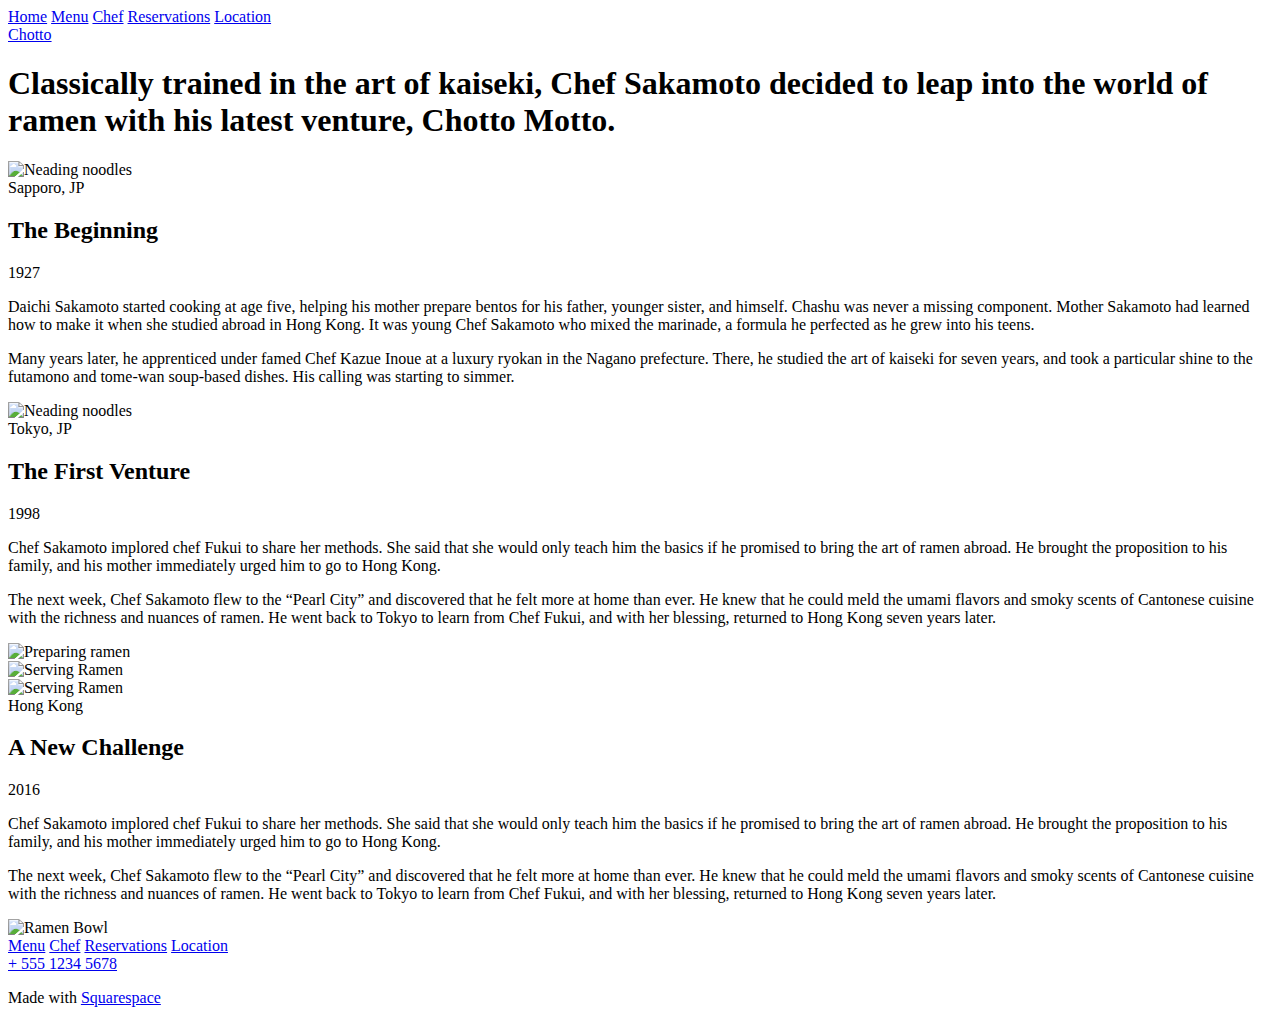
==== chef.html @ 383e69ce "Create chef page" ====
<!DOCTYPE html>
<html lang="en">
<head>
    <meta charset="UTF-8">
    <meta http-equiv="X-UA-Compatible" content="IE=edge">
    <meta name="viewport" content="width=device-width, initial-scale=1.0">
    <!--Google Fonts-->
    <link rel="preconnect" href="https://fonts.googleapis.com">
    <link rel="preconnect" href="https://fonts.gstatic.com" crossorigin>
    <link href="https://fonts.googleapis.com/css2?family=Roboto+Slab:wght@400;700&display=swap" rel="stylesheet">   
    <!--Font Awesome-->
    <link rel="stylesheet" href="https://cdnjs.cloudflare.com/ajax/libs/font-awesome/6.4.0/css/all.min.css" integrity="sha512-iecdLmaskl7CVkqkXNQ/ZH/XLlvWZOJyj7Yy7tcenmpD1ypASozpmT/E0iPtmFIB46ZmdtAc9eNBvH0H/ZpiBw==" crossorigin="anonymous" referrerpolicy="no-referrer" />
    <!--Custom Stylesheet-->
    <link rel="stylesheet" href="./css/stylesheet.css" />
    <link rel="stylesheet" href="./css/chef.css" />
    <title>Chef - Chotto</title>
</head>
<body>
    <nav>
        <div class="nav-links">
            <a href="index.html" class="nav-item ">Home</a>
            <a href="menu.html" class="nav-item">Menu</a>
            <a href="chef.html" class="nav-item active">Chef</a>
            <a href="reservations.html" class="nav-item">Reservations</a>
            <a href="location.html" class="nav-item">Location</a>
        </div>
        <div class="logo-container">
            <a href="index.html" class="logo">Chotto</a>
        </div>
        <div class="nav-icons">
            <a href="https://instagram.com" class="nav-icon">
                <i class="fa-brands fa-instagram"></i>
            </a>
            <a href="https://instagram.com" class="nav-icon">
                <i class="fa-brands fa-yelp"></i>
            </a>
        </div>
        <div class="menu-icon">
            <div></div>
            <div></div>
        </div>
    </nav>
    <main>
        <div class="container">
            <h1>Classically trained in the art of kaiseki, Chef Sakamoto decided to leap into the world of ramen with his latest venture, Chotto Motto.</h1>
        </div>
        <div class="img-container">
            <img src="./assets/chef/static1.squarespace-1.jpg" alt="Neading noodles" />
        </div>
        <section class="row">
            <div class="col">
                <span>Sapporo, JP</span>
                <h2>The Beginning</h2>
                <span>1927 </span>
            </div>
            <div class="col">
                <p>Daichi Sakamoto started cooking at age five, helping his mother prepare bentos for his father, younger sister, and himself. Chashu was never a missing component. Mother Sakamoto had learned how to make it when she studied abroad in Hong Kong. It was young Chef Sakamoto who mixed the marinade, a formula he perfected as he grew into his teens.</p>
                <p>Many years later, he apprenticed under famed Chef Kazue Inoue at a luxury ryokan in the Nagano prefecture. There, he studied the art of kaiseki for seven years, and took a particular shine to the futamono and tome-wan soup-based dishes. His calling was starting to simmer.</p>
            </div>
        </section>
        <div class="img-container">
            <img src="./assets/chef/static1.squarespace-2.jpg" alt="Neading noodles" />
        </div>
        <section class="row">
            <div class="col">
                <span>Tokyo, JP</span>
                <h2>The First Venture</h2>
                <span>1998 </span>
            </div>
            <div class="col">
                <p>Chef Sakamoto implored chef Fukui to share her methods. She said that she would only teach him the basics if he promised to bring the art of ramen abroad. He brought the proposition to his family, and his mother immediately urged him to go to Hong Kong.</p>
                <p>The next week, Chef Sakamoto flew to the “Pearl City” and discovered that he felt more at home than ever. He knew that he could meld the umami flavors and smoky scents of Cantonese cuisine with the richness and nuances of ramen. He went back to Tokyo to learn from Chef Fukui, and with her blessing, returned to Hong Kong seven years later.</p>
            </div>
        </section>
        <div class="img-grid">
            <div>
                <img src="./assets/chef/20160421S1_RAMEN_LAB_MAKING_078-1.jpg" alt="Preparing ramen" />
            </div>
            <div>
                <img src="./assets/chef/20160421S1_RAMEN_LAB_MAKING_212-1.jpg" alt="Serving Ramen" />
            </div>
            <div>
                <img src="./assets/chef/20160421S1_RAMEN_LAB_TORCH_066-1.jpg" alt="Serving Ramen" />
            </div>
        </div>
        <section class="row">
            <div class="col">
                <span>Hong Kong</span>
                <h2>A New Challenge</h2>
                <span>2016</span>
            </div>
            <div class="col">
                <p>Chef Sakamoto implored chef Fukui to share her methods. She said that she would only teach him the basics if he promised to bring the art of ramen abroad. He brought the proposition to his family, and his mother immediately urged him to go to Hong Kong.</p>
                <p>The next week, Chef Sakamoto flew to the “Pearl City” and discovered that he felt more at home than ever. He knew that he could meld the umami flavors and smoky scents of Cantonese cuisine with the richness and nuances of ramen. He went back to Tokyo to learn from Chef Fukui, and with her blessing, returned to Hong Kong seven years later.</p>
            </div>
        </section>
        <div class="ramen-container">
            <img src="./assets/image-asset (1).jpeg" alt="Ramen Bowl" />
        </div>
    </main>
    <footer>
        <div class="footer-menu">
            <a href="menu.html" class="footer-item">Menu</a>
            <a href="menu.html" class="footer-item">Chef</a>
            <a href="menu.html" class="footer-item">Reservations</a>
            <a href="menu.html" class="footer-item">Location</a>
        </div>
        <a href="tel:+55512345678" class="footer-tel">+ 555 1234 5678</a>
        <p>Made with <a href="https://squarespace.com" class="footer-link">Squarespace</a></p>
    </footer>
</body>
</html>
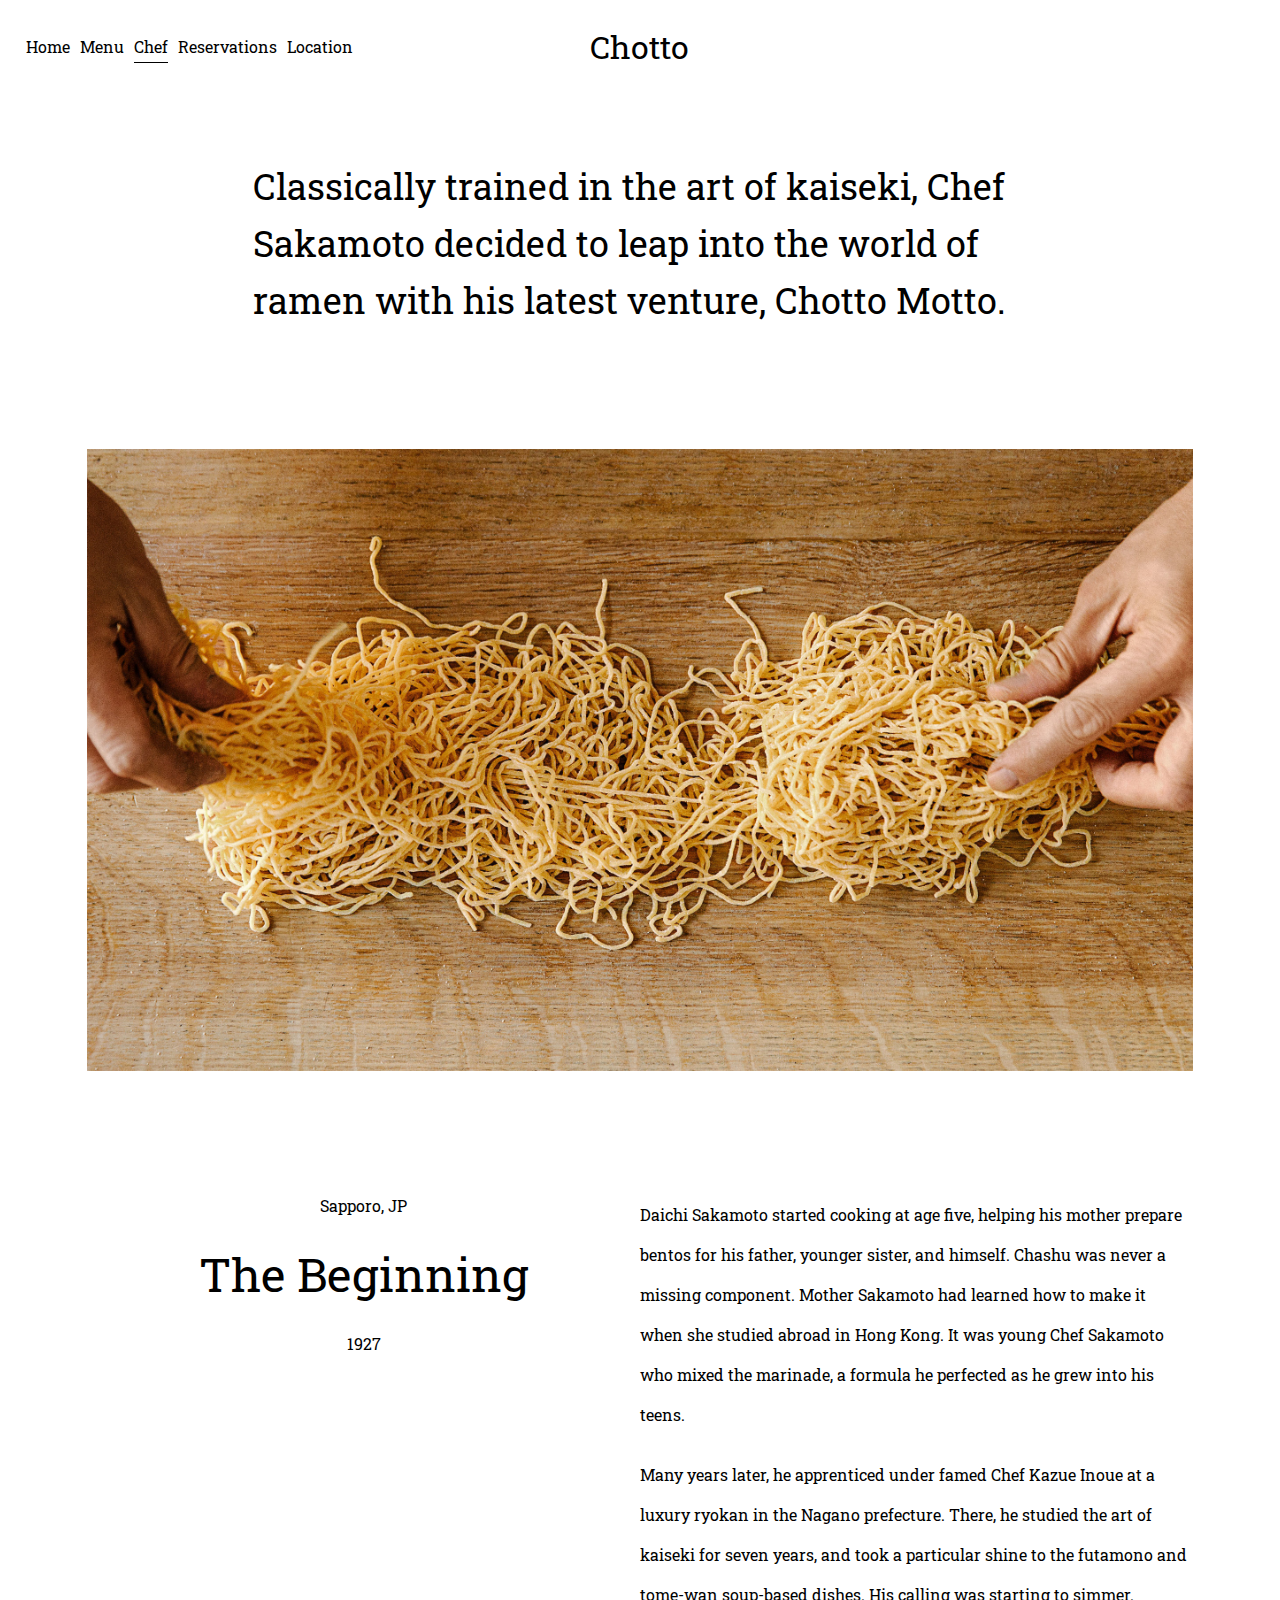
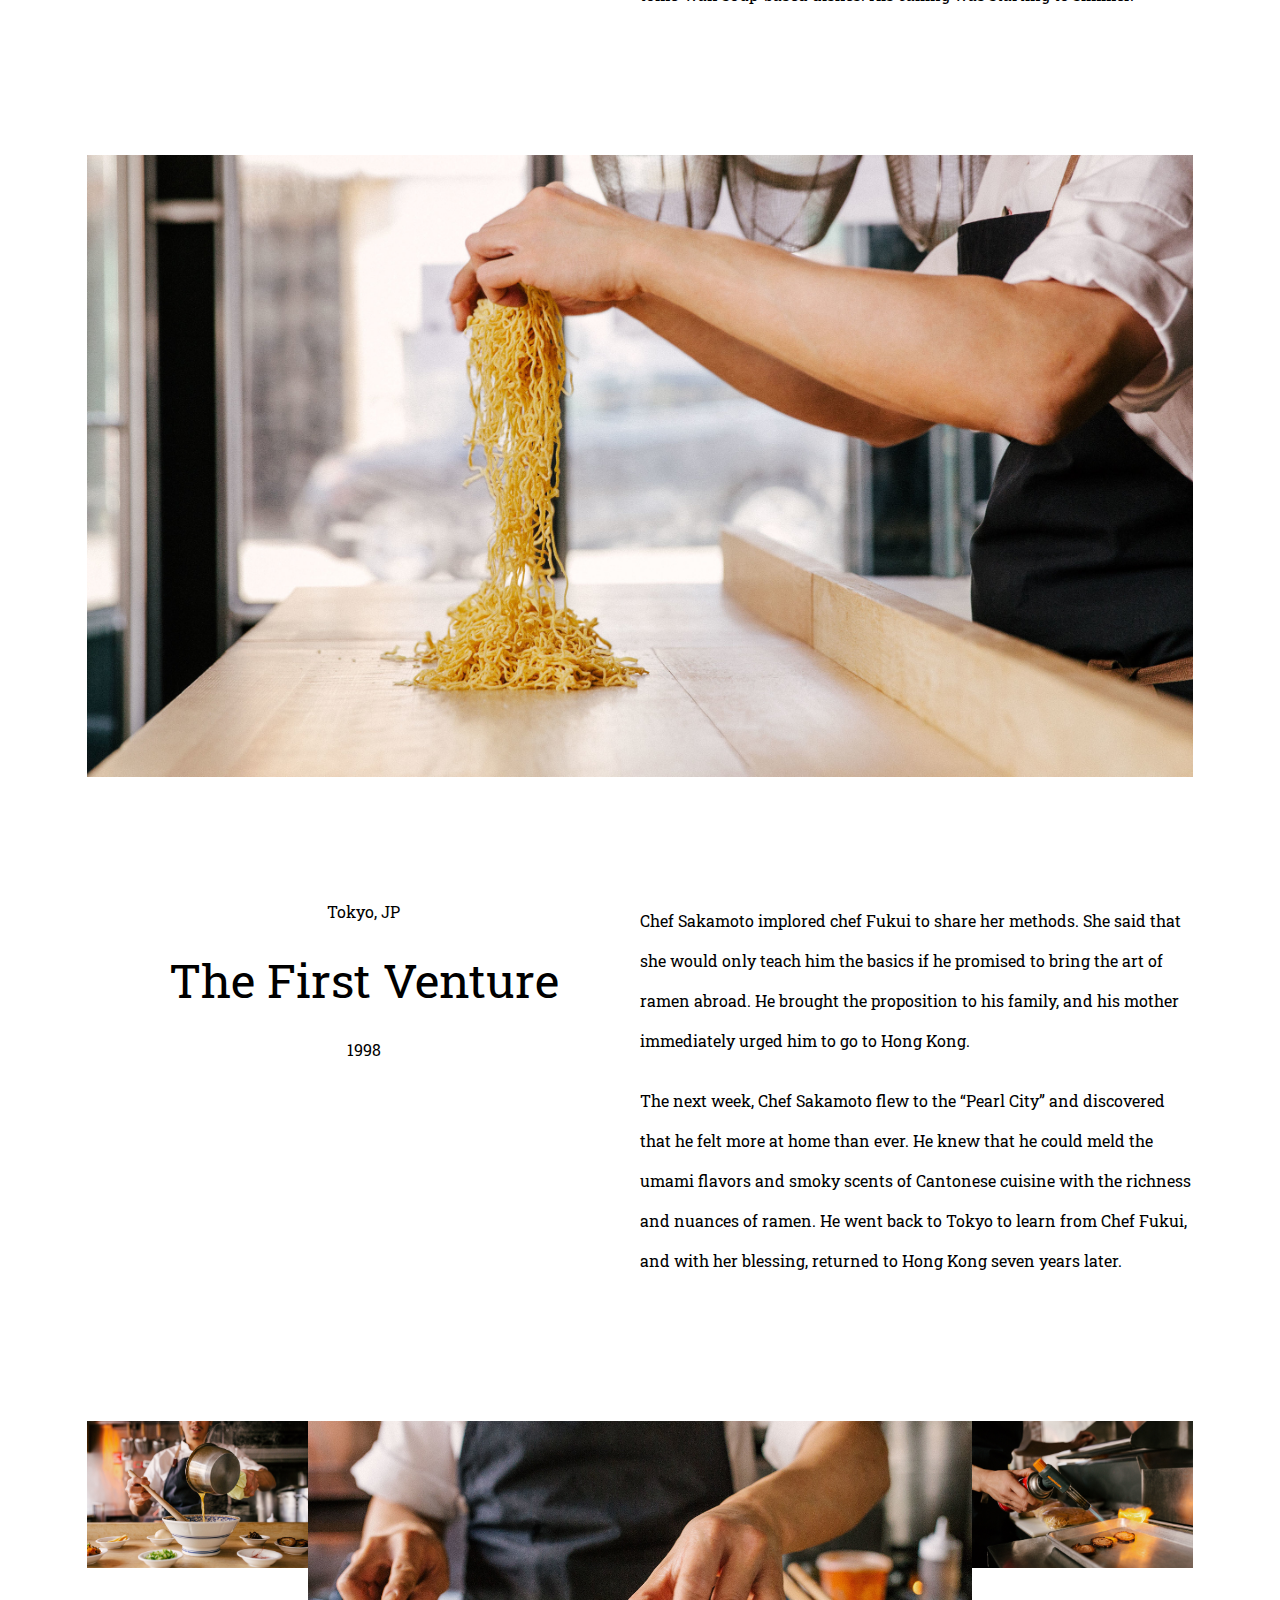
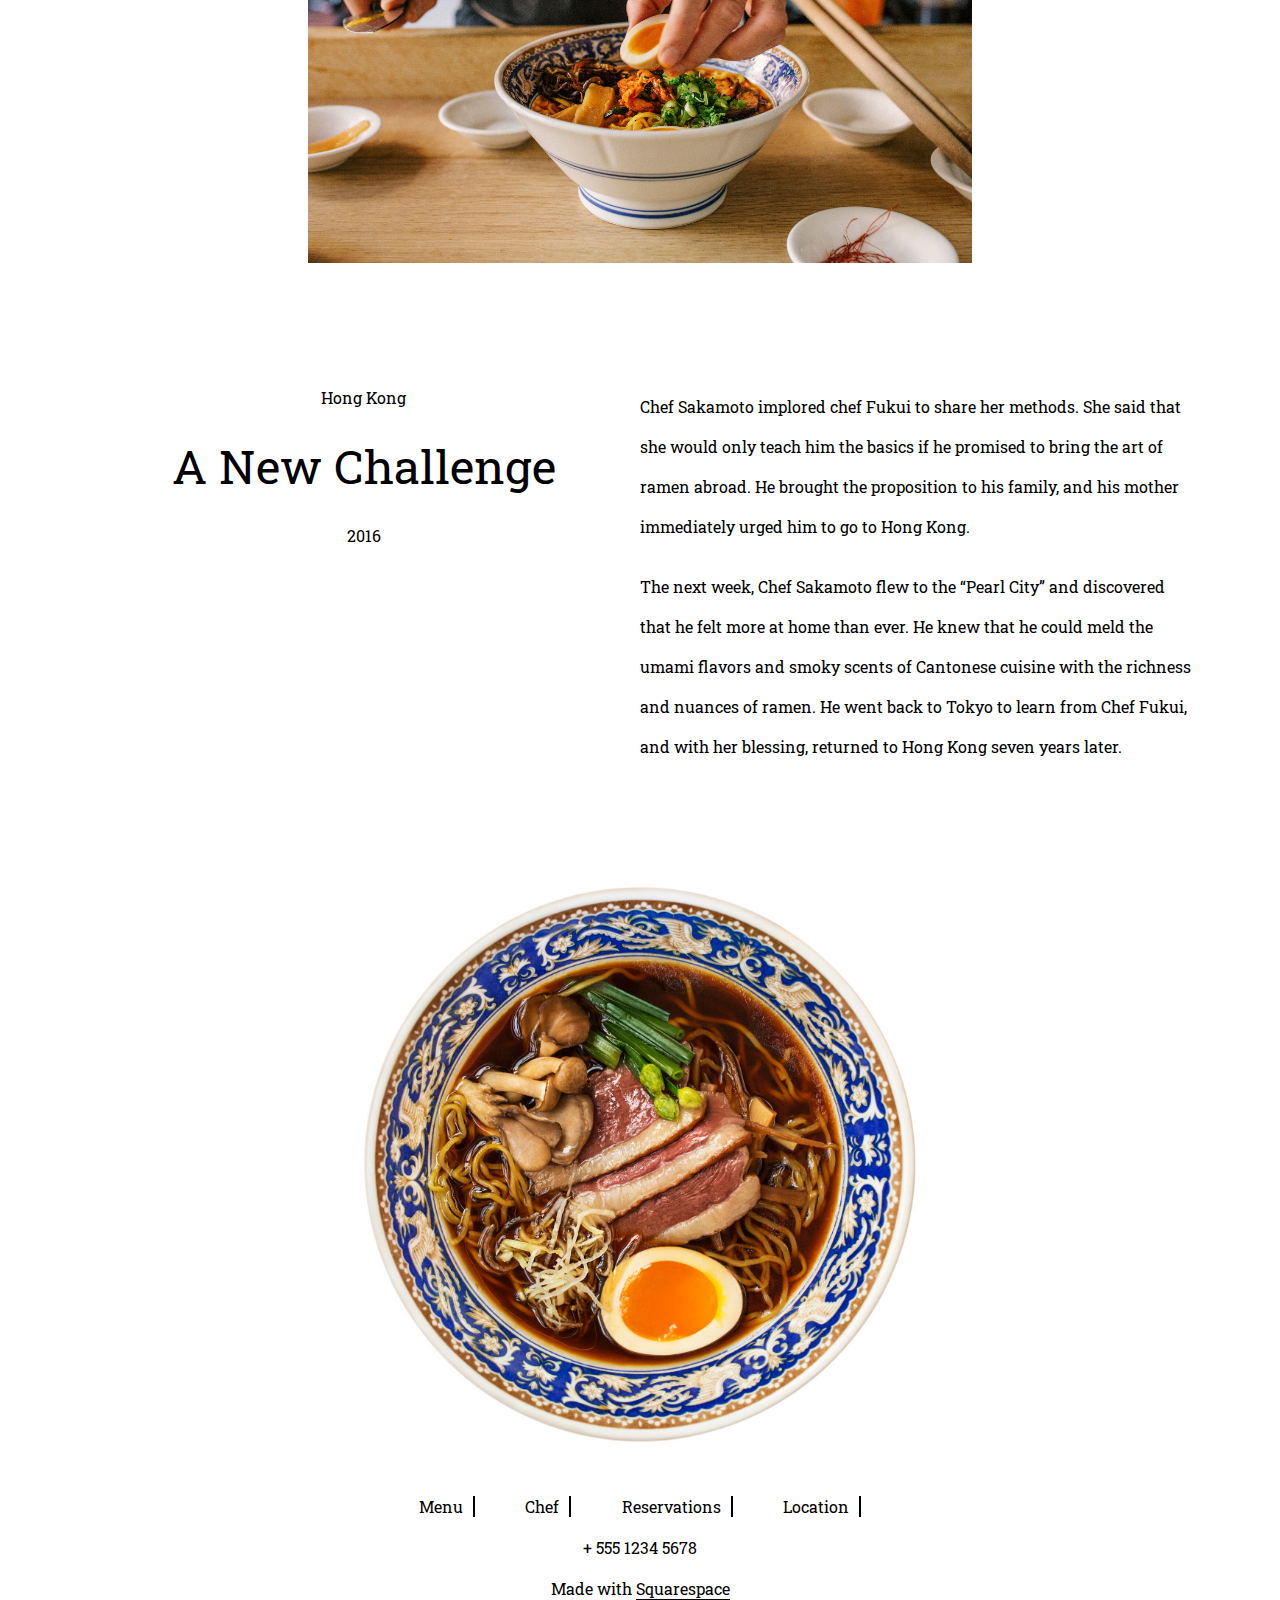
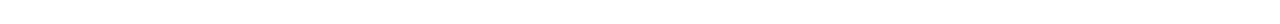
==== commit 40c03919: "Update chef.html" ====
--- a/chef.html
+++ b/chef.html
@@ -101,12 +101,12 @@
     <footer>
         <div class="footer-menu">
             <a href="menu.html" class="footer-item">Menu</a>
-            <a href="menu.html" class="footer-item">Chef</a>
-            <a href="menu.html" class="footer-item">Reservations</a>
-            <a href="menu.html" class="footer-item">Location</a>
+            <a href="chef.html" class="footer-item">Chef</a>
+            <a href="reservations.html" class="footer-item">Reservations</a>
+            <a href="location.html" class="footer-item">Location</a>
         </div>
         <a href="tel:+55512345678" class="footer-tel">+ 555 1234 5678</a>
         <p>Made with <a href="https://squarespace.com" class="footer-link">Squarespace</a></p>
     </footer>
 </body>
-</html>+</html>
--- a/css/stylesheet.css
+++ b/css/stylesheet.css
@@ -0,0 +1,151 @@
+* {
+    margin: 0;
+    padding: 0;
+    box-sizing: border-box;
+    text-decoration: none;
+}
+
+:root {
+    --primary: "white";
+    --secondary: "black";
+}
+
+body {
+    background-color: var(--primary);
+    color: var(--black);
+    font-family: 'Roboto Slab', serif;
+    padding: 2%;
+}
+
+nav {
+    width: 100%;
+    display: grid;
+    grid-template-columns: repeat(3, 1fr); 
+
+}
+
+nav div {
+    width: auto;
+}
+
+a {
+    color: var(--secondary);
+}
+img {
+    width: 100%;
+}
+
+main {
+    width: 50%;
+    margin: auto;
+    text-align: center;
+    padding: 20px 0;
+}
+
+footer {
+    text-align: center;
+}
+
+.nav-item {
+    display: inline-block;
+    font-size: 16px;
+    line-height: 31px;
+    margin-right: 10px;
+
+}
+
+.nav-icon {
+    margin-left: 10px;
+    font-size: 19px;
+}
+.menu-icon {
+    height: 100%;
+    display: none;
+    flex-direction: column;
+    justify-content: center;
+}
+.menu-icon div {
+    width: 35px;
+    margin: 7px 0;
+    height: 1px;
+    background-color: black;
+}
+.active {
+    border-bottom: 1px solid black ;
+}
+.logo-container {
+    text-align: center;
+}
+.logo {
+    font-size: 32px;
+    line-height: 42px;
+    
+}
+.nav-links,
+.nav-icons {
+    display: flex;
+    align-items: center;
+}
+
+.nav-icons {
+   justify-content: right;
+}
+
+.details {
+    margin: 30px 0;
+    font-size: 52px;
+    line-height: 64px;
+}
+
+.footer-tel {
+    display: block;
+    margin: 20px 0;
+}
+
+.footer-item {
+    margin: 0 10px;
+    padding-right: 10px;
+    border-right: 2px solid black ;
+}
+
+.footer-link {
+    border-bottom: 1px solid black;
+}
+.footer-menu {
+    width:40%;
+    margin: auto;
+    display: flex;
+    justify-content: space-around;
+}
+@media screen  and (max-width: 600px) {
+    body {
+        padding: 5% ;
+    }
+    main {
+        width: 100%;
+    }
+    nav {
+        width: 100%;
+        display: flex;
+        justify-content: space-between; 
+    
+    }
+    .menu-icon{
+        display: flex;
+    }
+    .nav-links, .nav-icons {
+        display: none;
+    }
+    .details {
+        font-size: 36px;
+        line-height: 48px;
+    }
+    .footer-item {
+        margin: 0 5px;
+        padding:0 10px;
+        border-right: 2px solid black ;
+    }
+    .footer-menu {
+        width:100%;
+    }
+}
--- a/css/chef.css
+++ b/css/chef.css
@@ -0,0 +1,88 @@
+main {
+    width: 90%;
+}
+
+.container, .row {
+    padding: 70px 0;
+}
+
+.img-container {
+    margin: 50px 0;
+}
+h1 {
+    width: 70%;
+    margin: auto;
+    text-align: left;
+    font-weight: 400;
+    font-size: 36px;
+    line-height: 57px;
+}
+
+.row {
+    display: flex;
+}
+
+.col {
+    width: 50%;
+}
+
+div p {
+    text-align: left;
+    font-size: 16px;
+    line-height: 40px;
+    margin-bottom: 20px;
+    font-weight: 400;
+}
+
+h2 {
+    font-size: 47px;
+    line-height: 57px;
+    font-weight: 400;
+    margin: 30px 0;
+}
+
+.ramen-container {
+    width: 50%;
+    margin: 30px auto;
+}
+
+.img-grid {
+    display: grid;
+    grid-template-columns: 20% 60% 20%;
+    margin: 50px 0;
+}
+
+@media screen  and (max-width: 600px) {
+    main {
+        width: 100%;
+    }
+    h1 {
+        width: 100%;
+        font-size: 21px;
+        line-height: 36px;
+    }
+
+    .row {
+        flex-direction: column;
+    }
+    .col {
+        width: 100%;
+    }
+    .col p {
+        margin-top: 30px;
+    }
+    h2 {
+        font-size: 24px;
+        line-height: 36px;
+        font-weight: 400;
+        margin: 30px 0;
+    }
+
+
+    .img-grid {
+        display: grid;
+        grid-template-columns: repeat(1, 1fr);
+        margin: 50px 0;
+    }
+
+}